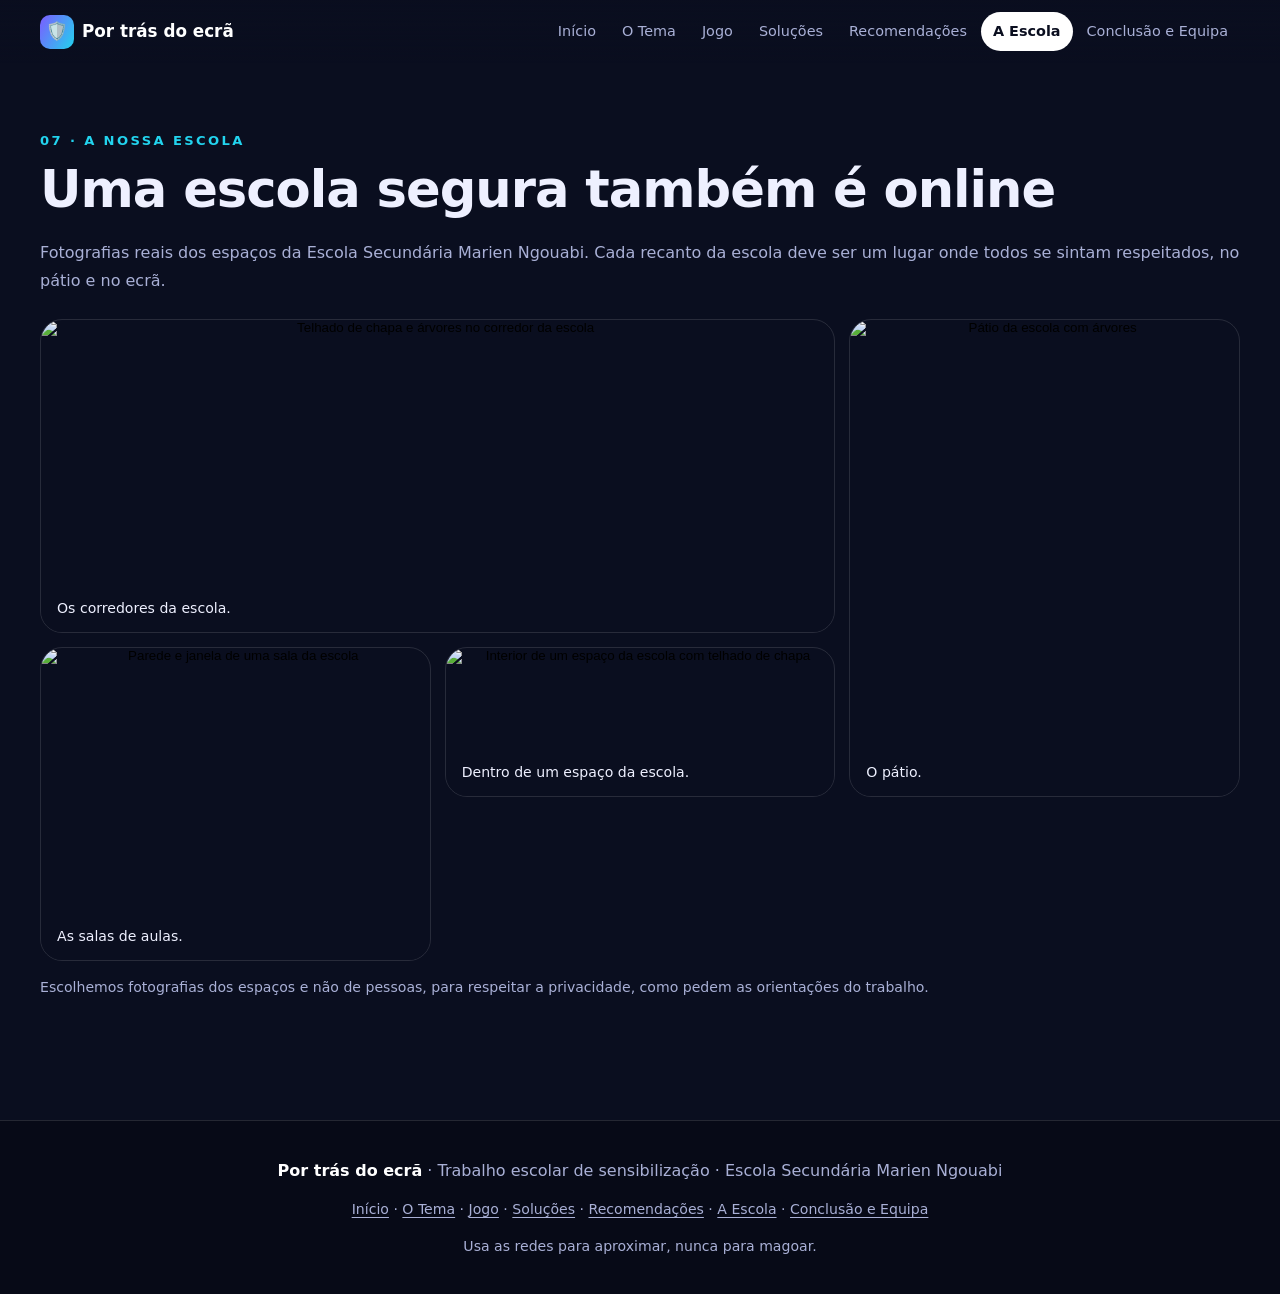
==== escola.html @ ba6f8e63 "Add files via upload" ====
<!DOCTYPE html>
<html lang="pt">
<head>
<meta charset="UTF-8">
<meta name="viewport" content="width=device-width, initial-scale=1">
<title>A Escola | Por trás do ecrã</title>
<meta name="description" content="Fotografias reais da Escola Secundária Marien Ngouabi.">
<link rel="stylesheet" href="style.css">
</head>
<body>
<header id="nav">
  <div class="nav-in">
    <a class="logo" href="index.html"><span class="lg">🛡️</span> Por trás do ecrã</a>
    <button id="burger" aria-label="Abrir menu" aria-expanded="false">☰</button>
    <nav id="menu">
      <a href="index.html">Início</a>
      <a href="tema.html">O Tema</a>
      <a href="jogo.html">Jogo</a>
      <a href="solucoes.html">Soluções</a>
      <a href="recomendacoes.html">Recomendações</a>
      <a href="escola.html" class="on" aria-current="page">A Escola</a>
      <a href="conclusao.html">Conclusão e Equipa</a>
    </nav>
  </div>
</header>
<main class="pg">
<section id="escola" class="sec first">
  <p class="eyebrow rv">07 · A nossa escola</p>
  <h2 class="rv">Uma escola segura também é online</h2>
  <p class="muted rv">Fotografias reais dos espaços da Escola Secundária Marien Ngouabi. Cada recanto da escola deve ser um lugar onde todos se sintam respeitados, no pátio e no ecrã.</p>
  <div class="gallery">
    <figure class="g1 rv"><button type="button" data-src="img/telhado.jpg" data-cap="Os telhados e as árvores da escola."><img src="img/telhado.jpg" alt="Telhado de chapa e árvores no corredor da escola" loading="lazy"></button><figcaption>Os corredores da escola.</figcaption></figure>
    <figure class="g2 rv"><button type="button" data-src="img/patio.jpg" data-cap="O pátio da escola."><img src="img/patio.jpg" alt="Pátio da escola com árvores" loading="lazy"></button><figcaption>O pátio.</figcaption></figure>
    <figure class="g3 rv"><button type="button" data-src="img/parede.jpg" data-cap="As paredes e janelas das salas."><img src="img/parede.jpg" alt="Parede e janela de uma sala da escola" loading="lazy"></button><figcaption>As salas de aulas.</figcaption></figure>
    <figure class="g4 rv"><button type="button" data-src="img/sala.jpg" data-cap="O interior de um espaço da escola."><img src="img/sala.jpg" alt="Interior de um espaço da escola com telhado de chapa" loading="lazy"></button><figcaption>Dentro de um espaço da escola.</figcaption></figure>
  </div>
  <p class="small muted rv">Escolhemos fotografias dos espaços e não de pessoas, para respeitar a privacidade, como pedem as orientações do trabalho.</p>
</section>
</main>
<footer>
  <p><b>Por trás do ecrã</b> · Trabalho escolar de sensibilização · Escola Secundária Marien Ngouabi</p>
  <p class="small fnav"><a href="index.html">Início</a> · <a href="tema.html">O Tema</a> · <a href="jogo.html">Jogo</a> · <a href="solucoes.html">Soluções</a> · <a href="recomendacoes.html">Recomendações</a> · <a href="escola.html">A Escola</a> · <a href="conclusao.html">Conclusão e Equipa</a></p>
  <p class="small">Usa as redes para aproximar, nunca para magoar.</p>
</footer>
<div id="lb" class="lb" hidden><button type="button" id="lbx" aria-label="Fechar">✕</button><img id="lbi" alt=""><p id="lbc"></p></div>
<script src="equipa.js"></script>
<script src="script.js"></script>
</body>
</html>
---- style.css ----
:root{--bg:#0a0e1f;--bg2:#0f1533;--card:#ffffff0d;--line:#ffffff1f;--ink:#eef0ff;--mut:#a9b0d6;--v:#7c5cff;--c:#22d3ee;--r:#ff5d8f;--g:#34d399;--y:#fbbf24;--grad:linear-gradient(120deg,#7c5cff,#22d3ee)}
*{box-sizing:border-box;margin:0;padding:0}
html{scroll-behavior:smooth;scroll-padding-top:72px}
body{background:var(--bg);color:var(--ink);font-family:system-ui,-apple-system,"Segoe UI",Roboto,Arial,sans-serif;line-height:1.75;overflow-x:hidden;-webkit-text-size-adjust:100%}
a{color:var(--c)}b{color:#fff}img{max-width:100%;display:block}
.muted{color:var(--mut)}.small{font-size:.88rem}
p+p{margin-top:12px}
:focus-visible{outline:3px solid var(--c);outline-offset:3px}

/* nav */
#nav{position:fixed;top:0;left:0;right:0;z-index:50;transition:background .3s,backdrop-filter .3s,box-shadow .3s}
#nav.sc{background:#0a0e1fdd;backdrop-filter:blur(12px);box-shadow:0 1px 0 var(--line)}
.nav-in{max-width:1240px;margin:auto;display:flex;align-items:center;justify-content:space-between;padding:12px 20px;gap:16px}
.logo{display:flex;align-items:center;gap:8px;font-weight:800;color:#fff;text-decoration:none;font-size:1.05rem;white-space:nowrap}
.lg{display:grid;place-items:center;width:34px;height:34px;border-radius:10px;background:var(--grad);font-size:1.1rem}
#menu{display:flex;gap:2px}
#menu a{color:var(--mut);text-decoration:none;padding:7px 12px;border-radius:30px;font-size:.9rem;transition:.2s}
#menu a:hover{color:#fff;background:#ffffff14}
#menu a.on{color:#0a0e1f;background:#fff;font-weight:600}
#burger{display:none;background:#ffffff14;border:1px solid var(--line);color:#fff;font-size:1.3rem;padding:4px 12px;border-radius:10px;cursor:pointer}

/* hero */
.hero{position:relative;min-height:100vh;display:flex;align-items:center;padding:110px 20px 80px;overflow:hidden}
.hero-bg{position:absolute;inset:0;background:linear-gradient(90deg,#0a0e1ff0 0%,#0a0e1fb0 45%,#0a0e1f40 100%),linear-gradient(180deg,#0a0e1f00 60%,var(--bg) 100%),radial-gradient(700px 500px at 82% 25%,#7c5cff40,transparent 60%),url(img/telhado.jpg) center/cover no-repeat}
.hero-in{position:relative;max-width:1240px;margin:auto;width:100%;display:grid;grid-template-columns:1.2fr .8fr;gap:40px;align-items:center}
.kicker{display:inline-block;font-size:.8rem;letter-spacing:.14em;text-transform:uppercase;color:var(--c);background:#22d3ee1a;border:1px solid #22d3ee44;padding:6px 14px;border-radius:30px;margin-bottom:20px}
.hero h1{font-size:clamp(3rem,9vw,6.6rem);line-height:.95;font-weight:900;letter-spacing:-.03em}
.hero h1 em{font-style:normal;background:var(--grad);-webkit-background-clip:text;background-clip:text;color:transparent}
.sub{font-size:clamp(1.15rem,2.6vw,1.7rem);font-weight:600;margin:20px 0 12px;color:#fff}
.lead{max-width:560px;color:#cfd4f5;font-size:1.06rem}
.cta{display:flex;gap:12px;flex-wrap:wrap;margin-top:30px}
.btn{display:inline-block;font:inherit;font-weight:700;border-radius:14px;padding:14px 26px;text-decoration:none;cursor:pointer;border:2px solid transparent;transition:.2s}
.btn.pri{background:var(--grad);color:#07101e;box-shadow:0 10px 30px #7c5cff55}
.btn.ghost{border-color:#ffffff55;color:#fff;background:#ffffff0d}
.btn:hover{transform:translateY(-3px)}
.down{position:absolute;bottom:22px;left:50%;transform:translateX(-50%);color:var(--mut);text-decoration:none;font-size:1.6rem;animation:bob 1.6s infinite}
@keyframes bob{50%{transform:translate(-50%,8px)}}

/* phone */
.phone{width:min(300px,78vw);justify-self:center;background:#161c45;border:8px solid #1f2766;border-radius:44px;padding:10px;box-shadow:0 40px 90px #000a,0 0 80px #7c5cff44;animation:float 6s ease-in-out infinite;position:relative}
@keyframes float{50%{transform:translateY(-12px) rotate(.6deg)}}
.notch{position:absolute;top:10px;left:50%;transform:translateX(-50%);width:90px;height:22px;background:#0a0e1f;border-radius:0 0 16px 16px;z-index:2}
.screen{background:linear-gradient(180deg,#121a45,#0d1233);border-radius:32px;height:520px;overflow:hidden;position:relative}
.ph-head{display:flex;gap:10px;align-items:center;padding:34px 16px 12px;border-bottom:1px solid var(--line)}
.ph-head b{display:block;font-size:.95rem;line-height:1.2}.ph-head small{color:var(--g);font-size:.75rem}
.av{display:grid;place-items:center;width:38px;height:38px;border-radius:50%;background:#2a3380;font-size:1.1rem}
.ph-body{padding:16px;display:flex;flex-direction:column;gap:12px}
.msg{max-width:88%;padding:10px 14px;border-radius:16px 16px 16px 4px;background:#2a3380;font-size:.9rem;line-height:1.4;opacity:0;transform:translateY(14px)}
.msg.m1{animation:s1 14s infinite}.msg.m2{animation:s2 14s infinite}.msg.m3{animation:s3 14s infinite}
@keyframes s1{0%,3%{opacity:0;transform:translateY(14px)}8%,92%{opacity:1;transform:none}100%{opacity:0}}
@keyframes s2{0%,16%{opacity:0;transform:translateY(14px)}21%,92%{opacity:1;transform:none}100%{opacity:0}}
@keyframes s3{0%,29%{opacity:0;transform:translateY(14px)}34%,92%{opacity:1;transform:none}100%{opacity:0}}
.shield{position:absolute;left:14px;right:14px;bottom:18px;background:linear-gradient(135deg,#064e3b,#065f46);border:1px solid #34d39966;border-radius:20px;padding:16px;text-align:center;opacity:0;transform:translateY(40px) scale(.95);animation:sh 14s infinite}
.shield span{font-size:2rem;display:block}.shield b{display:block;font-size:.95rem}.shield small{color:#a7f3d0}
@keyframes sh{0%,52%{opacity:0;transform:translateY(40px) scale(.95)}60%,92%{opacity:1;transform:none}100%{opacity:0}}

/* stats */
.stats{max-width:1100px;margin:-20px auto 0;padding:0 20px;display:grid;grid-template-columns:repeat(3,1fr);gap:18px;position:relative;z-index:2}
.stat{background:linear-gradient(145deg,#ffffff14,#ffffff06);border:1px solid var(--line);border-radius:22px;padding:26px;text-align:center;backdrop-filter:blur(6px)}
.stat b{display:block;font-size:3.4rem;line-height:1;font-weight:900;background:var(--grad);-webkit-background-clip:text;background-clip:text;color:transparent}
.stat p{margin:10px 0 6px;font-size:.95rem;color:#dfe2ff}
.stat small{color:var(--c);font-size:.78rem;letter-spacing:.1em;text-transform:uppercase}

/* sections */
.sec{max-width:1240px;margin:auto;padding:100px 20px 40px}
.sec.alt{max-width:none;background:linear-gradient(180deg,var(--bg2),var(--bg));padding-bottom:90px;margin-top:60px}
.sec.alt>*{max-width:1200px;margin-left:auto;margin-right:auto}
.eyebrow{font-size:.82rem;letter-spacing:.18em;text-transform:uppercase;color:var(--c);font-weight:700;margin-bottom:8px}
h2{font-size:clamp(1.9rem,5vw,3.2rem);line-height:1.1;font-weight:900;letter-spacing:-.02em;margin-bottom:22px}
.h3{font-size:1.45rem;font-weight:800;margin:56px 0 16px}
h3{font-size:1.2rem;margin-bottom:10px}
h4{font-size:1.05rem;margin-bottom:4px}
.two{display:grid;grid-template-columns:1fr 1fr;gap:32px;align-items:start}
.glass{background:linear-gradient(145deg,#ffffff12,#ffffff05);border:1px solid var(--line);border-radius:22px;padding:26px}
.ticks{list-style:none}.ticks li{padding:6px 0 6px 30px;position:relative}
.ticks li::before{content:"✓";position:absolute;left:0;top:6px;width:20px;height:20px;border-radius:50%;background:var(--g);color:#052e22;font-size:.75rem;font-weight:900;display:grid;place-items:center}
.goal{border-left:5px solid var(--v);margin-bottom:18px}
.goal span{font-size:.75rem;letter-spacing:.16em;color:var(--c);font-weight:700}
.goal p{font-size:1.2rem;font-weight:600;color:#fff;margin-top:4px}
.goals{display:grid;grid-template-columns:repeat(auto-fit,minmax(250px,1fr));gap:14px}
.goals div{display:flex;gap:14px;align-items:flex-start;background:#ffffff0a;border:1px solid var(--line);border-radius:16px;padding:16px}
.goals i{flex:none;width:34px;height:34px;border-radius:10px;background:var(--grad);color:#07101e;font-style:normal;font-weight:900;display:grid;place-items:center}
.tablewrap{overflow-x:auto;border-radius:18px;border:1px solid var(--line)}
table{width:100%;border-collapse:collapse;min-width:560px}
th,td{padding:14px 18px;text-align:left;border-bottom:1px solid var(--line)}
th{background:#ffffff12;font-size:.85rem;letter-spacing:.08em;text-transform:uppercase}
th:last-child,td:last-child{background:#ff5d8f12}
td:first-child{font-weight:700;color:var(--c)}
tr:last-child td{border-bottom:0}
.cards6{display:grid;grid-template-columns:repeat(auto-fit,minmax(250px,1fr));gap:16px}
.tile{background:linear-gradient(160deg,#ffffff12,#ffffff04);border:1px solid var(--line);border-radius:22px;padding:24px;transition:.25s}
.tile:hover{transform:translateY(-6px);border-color:#7c5cff88;box-shadow:0 20px 50px #7c5cff22}
.tile span{font-size:2.2rem;display:block;margin-bottom:8px}.tile p{color:var(--mut);font-size:.94rem}
.chips{display:flex;flex-wrap:wrap;gap:10px}
.chips span{padding:9px 16px;border-radius:30px;background:#7c5cff22;border:1px solid #7c5cff66;font-size:.92rem}
.cons{display:grid;grid-template-columns:repeat(auto-fit,minmax(200px,1fr));gap:14px}
.cons div{background:#ffffff0a;border:1px solid var(--line);border-top:4px solid var(--r);border-radius:16px;padding:20px}
.cons span{font-size:1.7rem}.cons p{color:var(--mut);font-size:.92rem}
.note{margin-top:20px;border-left:4px solid var(--y);padding:6px 0 6px 18px;color:#e6e8ff}
.bars{display:grid;gap:14px}.br span{display:block;font-size:.85rem;color:var(--mut);margin-bottom:4px}
.br div{height:26px;background:#ffffff14;border-radius:30px;overflow:hidden}
.br i{display:block;height:100%;width:0;font-style:normal;font-size:.78rem;font-weight:700;color:#07101e;padding-left:12px;line-height:26px;border-radius:30px;background:var(--grad);transition:width 1.4s cubic-bezier(.2,.8,.2,1)}
.br i.alt{background:linear-gradient(120deg,#ff5d8f,#fbbf24)}
.in .br i,.br.in i{width:calc(var(--w)*5.5)}
.glass small.muted{display:block;margin-top:14px;font-size:.8rem}

/* game */
.game-two{gap:40px}
.chat{background:#0b1030;border:1px solid var(--line);border-radius:22px;overflow:hidden;margin-top:14px}
.chat-h{display:flex;gap:10px;align-items:center;padding:14px 16px;background:#161c45}
.chat-h b{display:block;line-height:1.2}.chat-h small{color:var(--mut)}
.chat-b{padding:16px;display:flex;flex-direction:column;gap:10px;max-height:360px;overflow-y:auto}
.b{max-width:86%;padding:10px 14px;border-radius:16px;font-size:.92rem;line-height:1.45;animation:pop .35s}
.b i{display:block;font-style:normal;font-size:.72rem;color:var(--c);font-weight:700}
.b.in{background:#232b6b;border-bottom-left-radius:4px}
.b.out{background:linear-gradient(135deg,#7c5cff,#5b7cff);align-self:flex-end;border-bottom-right-radius:4px}
@keyframes pop{from{opacity:0;transform:translateY(10px) scale(.96)}}
.opts{display:grid;gap:10px;margin-top:14px}
.opts button{font:inherit;text-align:left;background:#ffffff0d;color:var(--ink);border:2px solid var(--line);border-radius:14px;padding:13px 16px;cursor:pointer;transition:.2s}
.opts button:hover:not(:disabled){border-color:var(--c);transform:translateX(4px)}
.opts button:disabled{opacity:.45;cursor:default}
.opts button.pick{opacity:1;border-color:#fff}
.outcome{margin-top:14px;border-radius:16px;padding:18px;display:none}
.outcome.show{display:block;animation:pop .4s}
.outcome h4{margin-bottom:4px}
.outcome.good{background:#06402f;border:1px solid var(--g)}.outcome.mid{background:#4a3a07;border:1px solid var(--y)}.outcome.bad{background:#4a1224;border:1px solid var(--r)}
.outcome button{margin-top:10px;font:inherit;font-weight:700;background:#fff;color:#0a0e1f;border:0;border-radius:10px;padding:8px 16px;cursor:pointer}
.quiz{min-height:330px}
.q-top{display:flex;justify-content:space-between;color:var(--mut);font-size:.85rem;margin-bottom:12px}
.q-s{font-size:1.2rem;font-weight:600;color:#fff;min-height:84px}
.q-b{display:flex;gap:12px;margin-top:14px}
.q-b button{flex:1;font:inherit;font-weight:700;border-radius:14px;padding:14px;border:2px solid var(--line);background:#ffffff0d;color:#fff;cursor:pointer;transition:.2s}
.q-b button:hover:not(:disabled){border-color:var(--c)}
.q-b button.ok{background:#06402f;border-color:var(--g)}.q-b button.no{background:#4a1224;border-color:var(--r)}
.q-e{margin-top:14px;color:#dfe2ff;min-height:70px;font-size:.95rem}
.q-n{margin-top:10px;font:inherit;font-weight:700;background:#fff;color:#0a0e1f;border:0;border-radius:10px;padding:9px 18px;cursor:pointer}
.q-end{text-align:center;padding:20px 0}
.q-end b{font-size:3rem;background:var(--grad);-webkit-background-clip:text;background-clip:text;color:transparent;display:block}

/* soluções */
.bgdf{display:grid;grid-template-columns:repeat(auto-fit,minmax(230px,1fr));gap:16px;margin-top:20px}
.bgdf div{background:#ffffff0a;border:1px solid var(--line);border-radius:22px;padding:26px 22px;position:relative;overflow:hidden}
.bgdf i{position:absolute;right:14px;top:-4px;font-size:5rem;font-weight:900;font-style:normal;color:#ffffff0f}
.bgdf h4{font-size:1.25rem;color:var(--c)}.bgdf p{color:#dfe2ff;font-size:.95rem}
.alert{margin-top:22px;background:#4a3a0766;border:1px solid #fbbf2477;border-left:6px solid var(--y);border-radius:16px;padding:18px 20px}
.checks{display:grid;gap:10px;margin-top:12px}
.checks label{display:flex;gap:12px;align-items:flex-start;background:#ffffff0a;border:1px solid var(--line);border-radius:14px;padding:12px 14px;cursor:pointer;transition:.2s}
.checks label:hover{border-color:#ffffff55}
.checks input{width:20px;height:20px;margin-top:3px;accent-color:var(--g);flex:none}
.shieldbox{text-align:center;position:sticky;top:90px}
.ring{--p:0;width:190px;height:190px;border-radius:50%;margin:0 auto 14px;display:grid;place-items:center;background:conic-gradient(var(--g) calc(var(--p)*1%),#ffffff1a 0);transition:background .4s}
.ring div{width:152px;height:152px;border-radius:50%;background:var(--bg2);display:grid;place-items:center;font-size:2.6rem;font-weight:900}
.think{display:grid;grid-template-columns:repeat(auto-fit,minmax(200px,1fr));gap:14px}
.think div{background:linear-gradient(145deg,#7c5cff33,#22d3ee1a);border:1px solid #7c5cff55;border-radius:18px;padding:20px}
.think b{display:block;font-size:1.1rem}.think span{color:#dfe2ff;font-size:.92rem}
.recs{display:grid;grid-template-columns:repeat(auto-fit,minmax(260px,1fr));gap:16px}
.recs article{background:#ffffff0a;border:1px solid var(--line);border-radius:22px;padding:26px;transition:.25s}
.recs article:hover{transform:translateY(-5px);border-color:#22d3ee77}
.recs span{font-size:2rem}.recs p{color:var(--mut);font-size:.95rem}

/* gallery */
.gallery{display:grid;grid-template-columns:repeat(6,1fr);grid-auto-rows:150px;gap:14px;margin:24px 0 14px}
.gallery figure{position:relative;border-radius:22px;overflow:hidden;border:1px solid var(--line)}
.gallery button{display:block;width:100%;height:100%;border:0;padding:0;background:none;cursor:zoom-in}
.gallery img{width:100%;height:100%;object-fit:cover;transition:transform .8s}
.gallery figure:hover img{transform:scale(1.08)}
.gallery figcaption{position:absolute;left:0;right:0;bottom:0;padding:30px 16px 12px;background:linear-gradient(transparent,#0a0e1fe6);font-size:.88rem;pointer-events:none}
.g1{grid-column:span 4;grid-row:span 2}.g2{grid-column:span 2;grid-row:span 3}.g3{grid-column:span 2;grid-row:span 2}.g4{grid-column:span 2;grid-row:span 1}
.lb{position:fixed;inset:0;z-index:100;background:#050814f2;display:grid;place-items:center;align-content:center;padding:20px;gap:12px}
.lb[hidden]{display:none}
.lb img{max-height:80vh;border-radius:14px;box-shadow:0 30px 80px #000}
.lb p{color:var(--mut)}
#lbx{position:absolute;top:18px;right:20px;font-size:1.4rem;color:#fff;background:#ffffff1a;border:0;border-radius:50%;width:46px;height:46px;cursor:pointer}
blockquote{font-size:clamp(1.3rem,3vw,2rem);font-weight:800;line-height:1.3;background:var(--grad);-webkit-background-clip:text;background-clip:text;color:transparent;border-left:6px solid var(--v);padding-left:20px}
blockquote b{color:inherit;-webkit-text-fill-color:transparent}
.refs{list-style:none;display:grid;gap:10px}.refs li{background:#ffffff0a;border:1px solid var(--line);border-radius:14px;padding:12px 16px;overflow-wrap:anywhere}
.team{display:grid;gap:18px}.team .school{font-size:1.5rem;font-weight:800}
.team .meta{display:flex;gap:10px;flex-wrap:wrap}.team .meta span{border:1px solid var(--c);color:var(--c);padding:5px 14px;border-radius:30px;font-size:.88rem}
.members{display:grid;grid-template-columns:repeat(auto-fit,minmax(250px,1fr));gap:12px}
.member{display:flex;align-items:center;gap:14px;background:#ffffff0a;border:1px solid var(--line);border-radius:14px;padding:12px 16px}
.member b{background:var(--grad);color:#07101e;border-radius:8px;padding:3px 10px;font-size:.88rem}
.docente{background:#ffffff0a;border-left:5px solid var(--r);padding:12px 18px;border-radius:12px}
footer{margin-top:80px;border-top:1px solid var(--line);text-align:center;padding:36px 16px;background:#070a17;color:var(--mut)}

.rv{opacity:0;transform:translateY(26px);transition:opacity .8s,transform .8s}
.rv.in{opacity:1;transform:none}

@media(max-width:900px){
 #burger{display:block}
 #menu{display:none;position:absolute;top:100%;left:12px;right:12px;flex-direction:column;background:#0f1533f5;border:1px solid var(--line);border-radius:18px;padding:10px;backdrop-filter:blur(14px)}
 #menu.open{display:flex}#menu a{padding:12px 16px}
 .hero-in,.two{grid-template-columns:1fr}
 .hero{padding-top:100px}.phone{margin-top:10px}
 .stats{grid-template-columns:1fr;margin-top:10px}
 .gallery{grid-template-columns:repeat(2,1fr);grid-auto-rows:150px}
 .g1{grid-column:span 2;grid-row:span 1}.g2{grid-column:span 1;grid-row:span 2}.g3{grid-column:span 1;grid-row:span 2}.g4{grid-column:span 2;grid-row:span 1}
 .shieldbox{position:static}
 .sec{padding-top:80px}
}
@media(prefers-reduced-motion:reduce){
 html{scroll-behavior:auto}.rv{opacity:1;transform:none;transition:none}.phone,.down{animation:none}
 .msg,.shield{animation:none;opacity:1;transform:none}.shield{position:static;margin-top:10px}
}
#nav:not(.sc){background:linear-gradient(#0a0e1fcc,transparent)}

/* ---- páginas internas ---- */
.sec.first{padding-top:130px}
.navcards a.tile{display:block;color:inherit;text-decoration:none;transition:transform .2s,border-color .2s}
.navcards a.tile:hover,.navcards a.tile:focus-visible{transform:translateY(-4px);border-color:var(--c)}
.poster{display:grid;grid-template-columns:minmax(0,340px) 1fr;gap:40px;align-items:center;margin-top:24px}
.poster img{width:100%;height:auto;border-radius:20px;border:1px solid #ffffff26;box-shadow:0 20px 60px #0008;display:block}
.poster h3{font-size:1.6rem;margin-bottom:10px}
.poster p{margin:10px 0}
.fnav a{color:inherit;text-decoration:underline;text-underline-offset:3px}
@media(max-width:760px){.poster{grid-template-columns:1fr}.poster img{max-width:360px;margin:0 auto}.sec.first{padding-top:110px}}
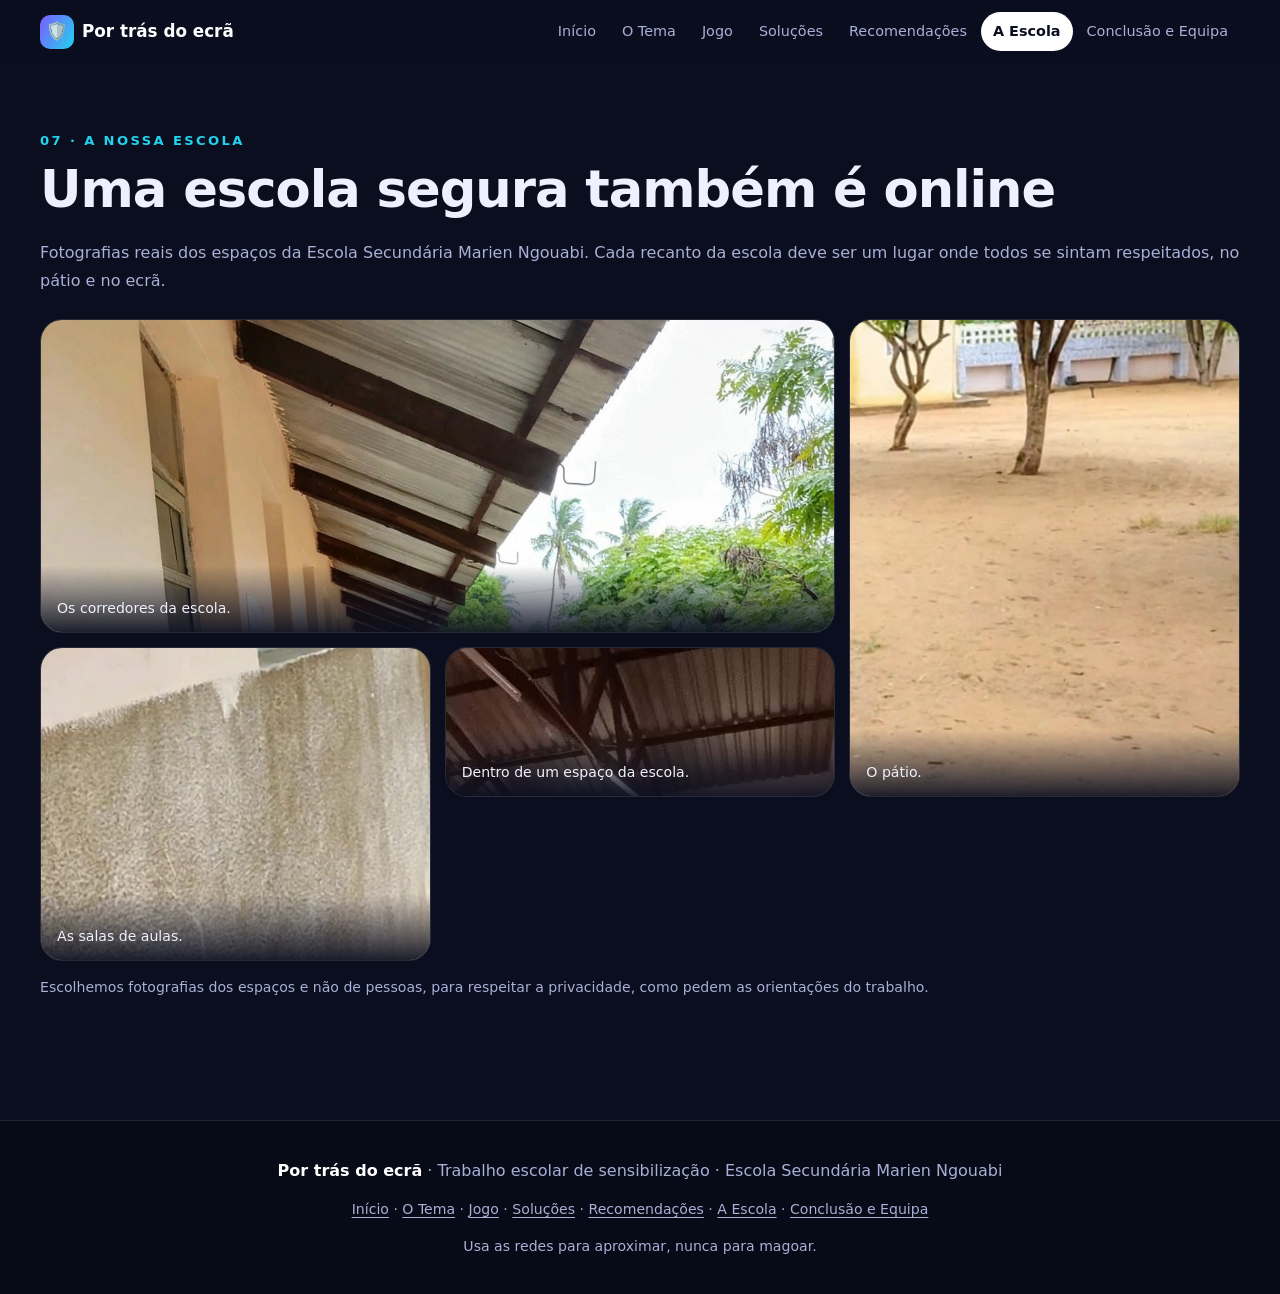
==== commit 69640f51: "Add files via upload" ====
--- a/escola.html
+++ b/escola.html
@@ -29,10 +29,10 @@
   <h2 class="rv">Uma escola segura também é online</h2>
   <p class="muted rv">Fotografias reais dos espaços da Escola Secundária Marien Ngouabi. Cada recanto da escola deve ser um lugar onde todos se sintam respeitados, no pátio e no ecrã.</p>
   <div class="gallery">
-    <figure class="g1 rv"><button type="button" data-src="img/telhado.jpg" data-cap="Os telhados e as árvores da escola."><img src="img/telhado.jpg" alt="Telhado de chapa e árvores no corredor da escola" loading="lazy"></button><figcaption>Os corredores da escola.</figcaption></figure>
-    <figure class="g2 rv"><button type="button" data-src="img/patio.jpg" data-cap="O pátio da escola."><img src="img/patio.jpg" alt="Pátio da escola com árvores" loading="lazy"></button><figcaption>O pátio.</figcaption></figure>
-    <figure class="g3 rv"><button type="button" data-src="img/parede.jpg" data-cap="As paredes e janelas das salas."><img src="img/parede.jpg" alt="Parede e janela de uma sala da escola" loading="lazy"></button><figcaption>As salas de aulas.</figcaption></figure>
-    <figure class="g4 rv"><button type="button" data-src="img/sala.jpg" data-cap="O interior de um espaço da escola."><img src="img/sala.jpg" alt="Interior de um espaço da escola com telhado de chapa" loading="lazy"></button><figcaption>Dentro de um espaço da escola.</figcaption></figure>
+    <figure class="g1 rv"><button type="button" data-cap="Os telhados e as árvores da escola."><img src="[data-uri]" alt="Telhado de chapa e árvores no corredor da escola"></button><figcaption>Os corredores da escola.</figcaption></figure>
+    <figure class="g2 rv"><button type="button" data-cap="O pátio da escola."><img src="[data-uri]" alt="Pátio da escola com árvores"></button><figcaption>O pátio.</figcaption></figure>
+    <figure class="g3 rv"><button type="button" data-cap="As paredes e janelas das salas."><img src="[data-uri]